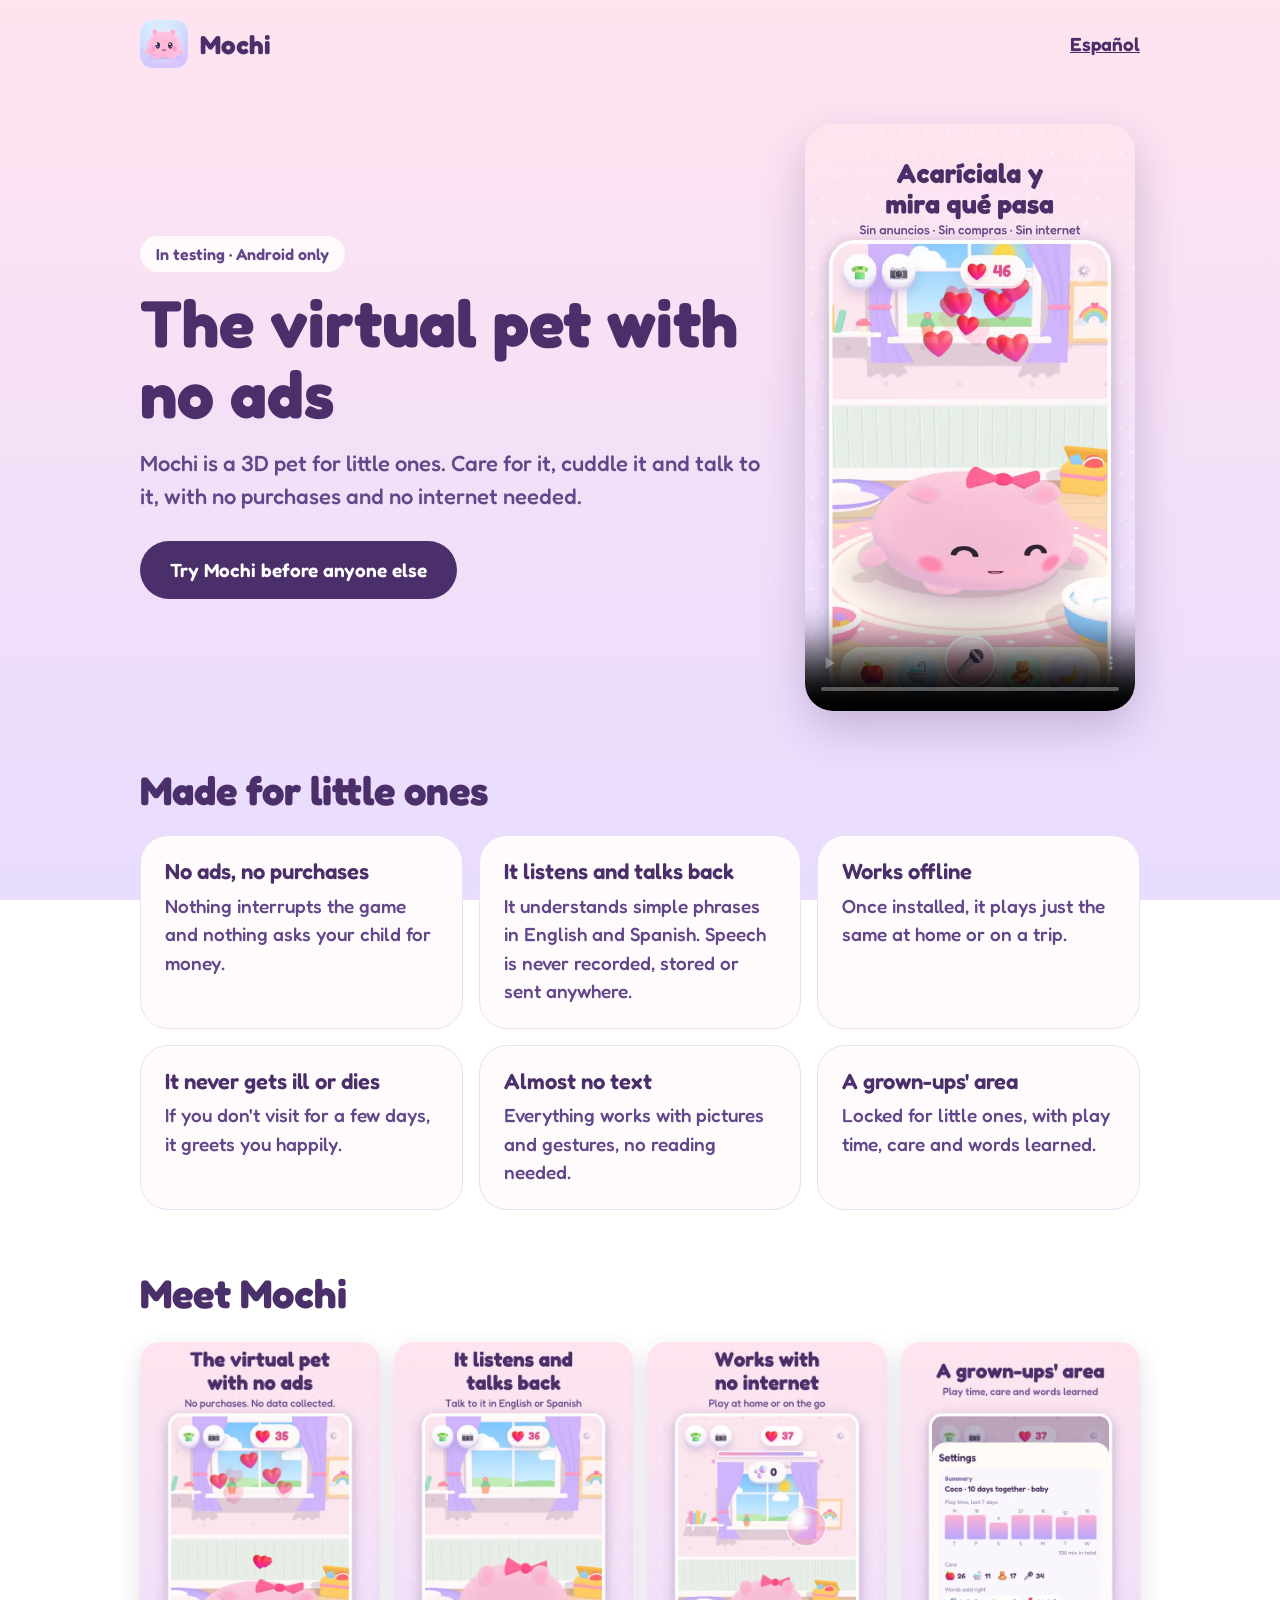
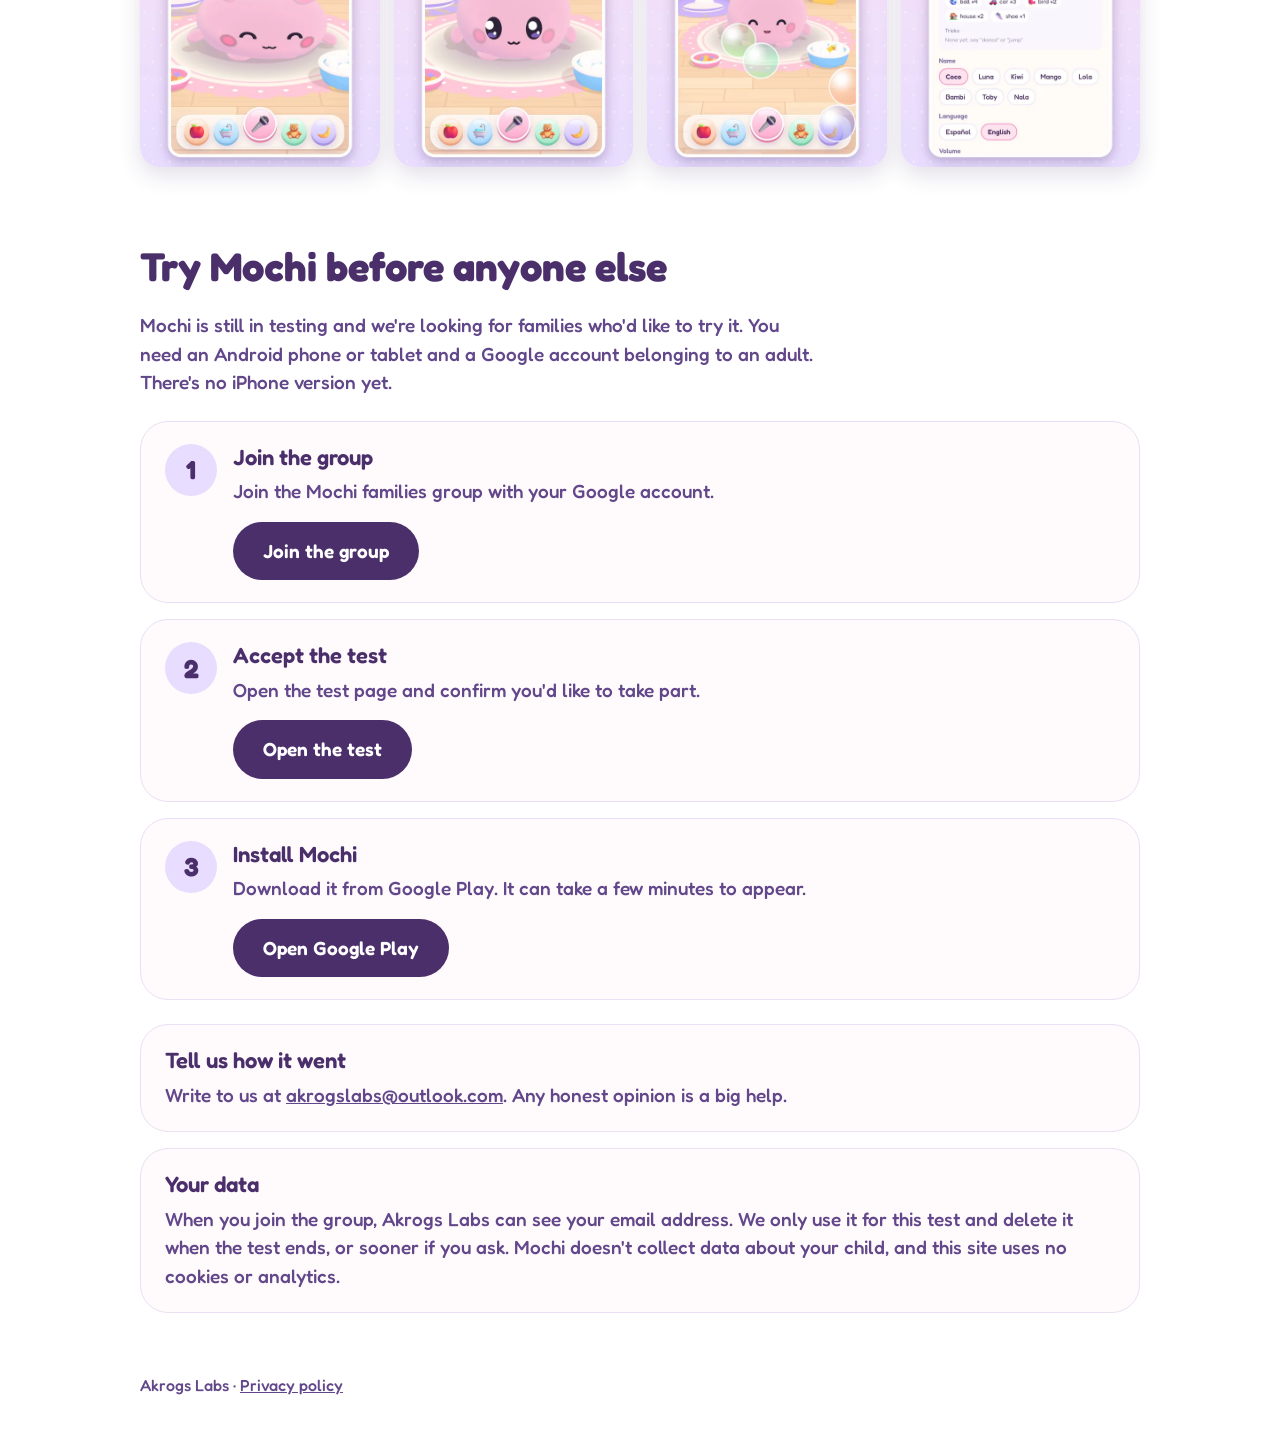
==== en/index.html @ 4b9de66a "Web de Mochi en español e inglés Co-Authored-By: Claude Opus 5.5 <noreply@anthropic.com>" ====
<!doctype html>
<html lang="en">
<head>
  <meta charset="utf-8">
  <meta name="viewport" content="width=device-width, initial-scale=1">
  <title>Mochi: the virtual pet with no ads</title>
  <meta name="description" content="Mochi is a 3D virtual pet for little ones: care for it, cuddle it and talk to it. No ads, no purchases and no internet needed. Try it before anyone else on Android.">
  <meta name="theme-color" content="#ffe4ef">
  <link rel="icon" type="image/png" href="../img/favicon.png">
  <link rel="alternate" hreflang="es" href="https://akrogs.github.io/mochi-web/">
  <link rel="alternate" hreflang="en" href="https://akrogs.github.io/mochi-web/en/">
  <meta property="og:type" content="website">
  <meta property="og:title" content="Mochi: the virtual pet with no ads">
  <meta property="og:description" content="Care for it, cuddle it and talk to it. Try it before anyone else on Android.">
  <meta property="og:url" content="https://akrogs.github.io/mochi-web/en/">
  <meta property="og:image" content="https://akrogs.github.io/mochi-web/img/compartir-en.png">
  <link rel="stylesheet" href="../style.css">
</head>
<body>
  <header class="wrap top">
    <a class="brand" href="./"><img src="../img/icono.png" alt="" width="48" height="48">Mochi</a>
    <a class="lang" href="../" lang="es" hreflang="es">Español</a>
  </header>

  <main>
    <div class="wrap hero">
      <div>
        <p class="tag">In testing · Android only</p>
        <h1>The virtual pet with no ads</h1>
        <p class="lead">Mochi is a 3D pet for little ones. Care for it, cuddle it and talk to it, with no purchases and no internet needed.</p>
        <a class="button" href="#try">Try Mochi before anyone else</a>
      </div>
      <video class="clip" src="../video/mochi-en.mp4" poster="../img/poster.webp" width="330" height="587" autoplay muted loop playsinline controls aria-label="Video of Mochi: when stroked it closes its eyes and hearts appear"></video>
    </div>

    <section class="wrap">
      <h2>Made for little ones</h2>
      <ul class="cards">
        <li>
          <h3>No ads, no purchases</h3>
          <p>Nothing interrupts the game and nothing asks your child for money.</p>
        </li>
        <li>
          <h3>It listens and talks back</h3>
          <p>It understands simple phrases in English and Spanish. Speech is never recorded, stored or sent anywhere.</p>
        </li>
        <li>
          <h3>Works offline</h3>
          <p>Once installed, it plays just the same at home or on a trip.</p>
        </li>
        <li>
          <h3>It never gets ill or dies</h3>
          <p>If you don't visit for a few days, it greets you happily.</p>
        </li>
        <li>
          <h3>Almost no text</h3>
          <p>Everything works with pictures and gestures, no reading needed.</p>
        </li>
        <li>
          <h3>A grown-ups' area</h3>
          <p>Locked for little ones, with play time, care and words learned.</p>
        </li>
      </ul>
    </section>

    <section class="wrap">
      <h2>Meet Mochi</h2>
      <div class="gallery">
        <img src="../img/en-1.webp" alt="Mochi with hearts as it is stroked" width="360" height="640">
        <img src="../img/en-2.webp" alt="Mochi listening with the microphone on" width="360" height="640">
        <img src="../img/en-3.webp" alt="Mochi playing with bubbles" width="360" height="640">
        <img src="../img/en-4.webp" alt="Play summary in the grown-ups' area" width="360" height="640">
      </div>
    </section>

    <section class="wrap" id="try">
      <h2>Try Mochi before anyone else</h2>
      <p class="intro">Mochi is still in testing and we're looking for families who'd like to try it. You need an Android phone or tablet and a Google account belonging to an adult. There's no iPhone version yet.</p>
      <ol class="steps">
        <li>
          <div>
            <h3>Join the group</h3>
            <p>Join the Mochi families group with your Google account.</p>
          </div>
          <a class="button" href="https://groups.google.com/g/mochi-fams">Join the group</a>
        </li>
        <li>
          <div>
            <h3>Accept the test</h3>
            <p>Open the test page and confirm you'd like to take part.</p>
          </div>
          <a class="button" href="https://play.google.com/apps/testing/com.akrogslabs.mochi">Open the test</a>
        </li>
        <li>
          <div>
            <h3>Install Mochi</h3>
            <p>Download it from Google Play. It can take a few minutes to appear.</p>
          </div>
          <a class="button" href="https://play.google.com/store/apps/details?id=com.akrogslabs.mochi">Open Google Play</a>
        </li>
      </ol>
      <div class="note">
        <h3>Tell us how it went</h3>
        <p>Write to us at <a href="mailto:akrogslabs@outlook.com">akrogslabs@outlook.com</a>. Any honest opinion is a big help.</p>
      </div>
      <div class="note">
        <h3>Your data</h3>
        <p>When you join the group, Akrogs Labs can see your email address. We only use it for this test and delete it when the test ends, or sooner if you ask. Mochi doesn't collect data about your child, and this site uses no cookies or analytics.</p>
      </div>
    </section>
  </main>

  <footer class="wrap">
    <p>Akrogs Labs · <a href="https://akrogs.github.io/mochi-privacidad/">Privacy policy</a></p>
  </footer>
</body>
</html>
---- style.css ----
@font-face {
  font-family: 'Fredoka';
  src: url('fonts/fredoka-latin-500-normal.woff2') format('woff2');
  font-weight: 500;
  font-display: swap;
}

@font-face {
  font-family: 'Fredoka';
  src: url('fonts/fredoka-latin-600-normal.woff2') format('woff2');
  font-weight: 600;
  font-display: swap;
}

@font-face {
  font-family: 'Fredoka';
  src: url('fonts/fredoka-latin-700-normal.woff2') format('woff2');
  font-weight: 700;
  font-display: swap;
}

:root {
  --ink: #4a2f6b;
  --ink-soft: #62478a;
  --rose: #ffe4ef;
  --lilac: #e8dcff;
  --card: #fffafc;
  --line: #eadff5;
  --pink: #e8407f;
  --radius: 28px;
}

*,
*::before,
*::after {
  box-sizing: border-box;
}

html {
  scroll-behavior: smooth;
}

body {
  margin: 0;
  background: linear-gradient(180deg, var(--rose), var(--lilac)) fixed;
  color: var(--ink);
  font-family: 'Fredoka', ui-rounded, 'Nunito', system-ui, sans-serif;
  font-size: 19px;
  font-weight: 500;
  line-height: 1.5;
}

img,
video {
  display: block;
  max-width: 100%;
}

a {
  color: inherit;
}

.wrap {
  width: min(1040px, 100%);
  margin: 0 auto;
  padding: 0 20px;
}

.top {
  display: flex;
  align-items: center;
  justify-content: space-between;
  padding-top: 20px;
}

.brand {
  display: flex;
  align-items: center;
  gap: 12px;
  font-size: 26px;
  font-weight: 700;
  text-decoration: none;
}

.brand img {
  width: 48px;
  height: 48px;
  border-radius: 13px;
}

.lang {
  font-weight: 600;
}

.hero {
  display: grid;
  gap: 40px;
  align-items: center;
  padding-top: 40px;
  padding-bottom: 56px;
}

.tag {
  display: inline-block;
  margin: 0 0 16px;
  padding: 6px 16px;
  border-radius: 999px;
  background: var(--card);
  color: var(--ink-soft);
  font-size: 16px;
  font-weight: 600;
}

h1 {
  margin: 0 0 16px;
  font-size: clamp(42px, 8vw, 66px);
  font-weight: 700;
  line-height: 1.08;
}

.lead {
  margin: 0 0 28px;
  color: var(--ink-soft);
  font-size: 22px;
}

.button {
  display: inline-block;
  padding: 15px 30px;
  border-radius: 999px;
  background: var(--ink);
  color: #fff;
  font-weight: 600;
  text-align: center;
  text-decoration: none;
  transition: transform 0.15s ease;
}

.button:hover {
  transform: translateY(-2px);
}

.button:focus-visible,
a:focus-visible {
  outline: 3px solid var(--pink);
  outline-offset: 3px;
}

.clip {
  justify-self: center;
  width: min(330px, 100%);
  border-radius: var(--radius);
  box-shadow: 0 18px 44px rgb(74 47 107 / 24%);
}

section.wrap {
  margin-bottom: 60px;
}

section[id] {
  scroll-margin-top: 20px;
}

h2 {
  margin: 0 0 22px;
  font-size: clamp(30px, 5vw, 40px);
  font-weight: 700;
  line-height: 1.15;
}

.cards {
  display: grid;
  gap: 16px;
  margin: 0;
  padding: 0;
  list-style: none;
}

.cards li,
.steps li,
.note {
  border: 1px solid var(--line);
  border-radius: var(--radius);
  background: var(--card);
  padding: 22px 24px;
}

h3 {
  margin: 0 0 6px;
  font-size: 22px;
  font-weight: 600;
  line-height: 1.25;
}

.cards p,
.steps p,
.note p {
  margin: 0;
  color: var(--ink-soft);
}

.gallery {
  display: grid;
  grid-auto-flow: column;
  grid-auto-columns: min(230px, 62vw);
  gap: 14px;
  margin: 0 -20px;
  padding: 4px 20px 16px;
  overflow-x: auto;
  scroll-snap-type: x proximity;
}

.gallery img {
  width: 100%;
  height: auto;
  border-radius: 20px;
  box-shadow: 0 8px 22px rgb(74 47 107 / 16%);
  scroll-snap-align: center;
}

.intro {
  max-width: 680px;
  margin: 0 0 24px;
  color: var(--ink-soft);
}

.steps {
  display: grid;
  gap: 16px;
  margin: 0 0 24px;
  padding: 0;
  list-style: none;
  counter-reset: step;
}

.steps li {
  display: grid;
  grid-template-columns: 52px 1fr;
  gap: 8px 16px;
  align-items: start;
  counter-increment: step;
}

.steps li::before {
  content: counter(step);
  display: grid;
  width: 52px;
  height: 52px;
  place-items: center;
  border-radius: 50%;
  background: var(--lilac);
  font-size: 26px;
  font-weight: 700;
}

.steps .button {
  grid-column: 2;
  justify-self: start;
  margin-top: 8px;
}

.note {
  margin-bottom: 16px;
}

footer.wrap {
  margin-bottom: 32px;
  color: var(--ink-soft);
  font-size: 16px;
}

footer p {
  margin: 0;
}

@media (min-width: 620px) {
  .cards {
    grid-template-columns: repeat(2, 1fr);
  }
}

@media (min-width: 860px) {
  .hero {
    grid-template-columns: 1fr 340px;
    padding-top: 56px;
  }

  .cards {
    grid-template-columns: repeat(3, 1fr);
  }

  .gallery {
    grid-auto-flow: row;
    grid-auto-columns: auto;
    grid-template-columns: repeat(4, 1fr);
    margin: 0;
    padding: 4px 0 16px;
    overflow: visible;
  }
}

@media (prefers-reduced-motion: reduce) {
  html {
    scroll-behavior: auto;
  }

  .button {
    transition: none;
  }
}
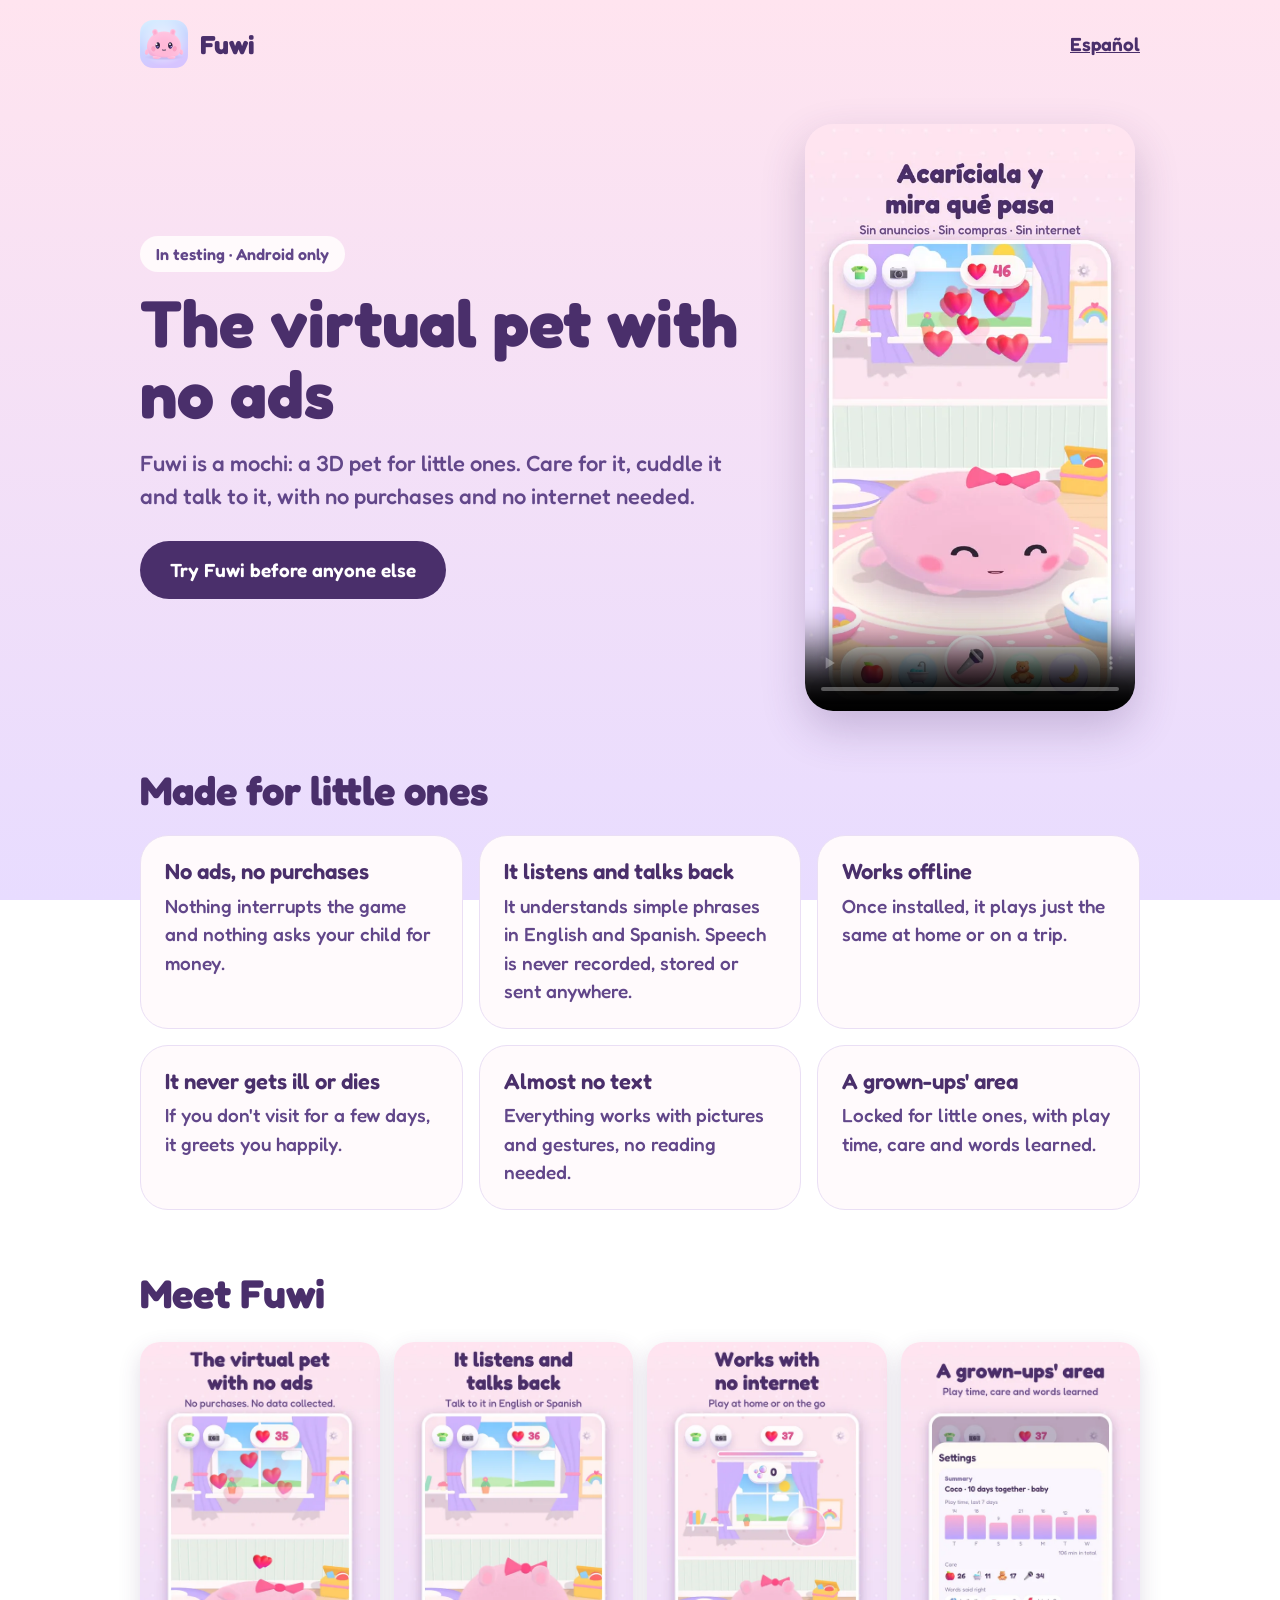
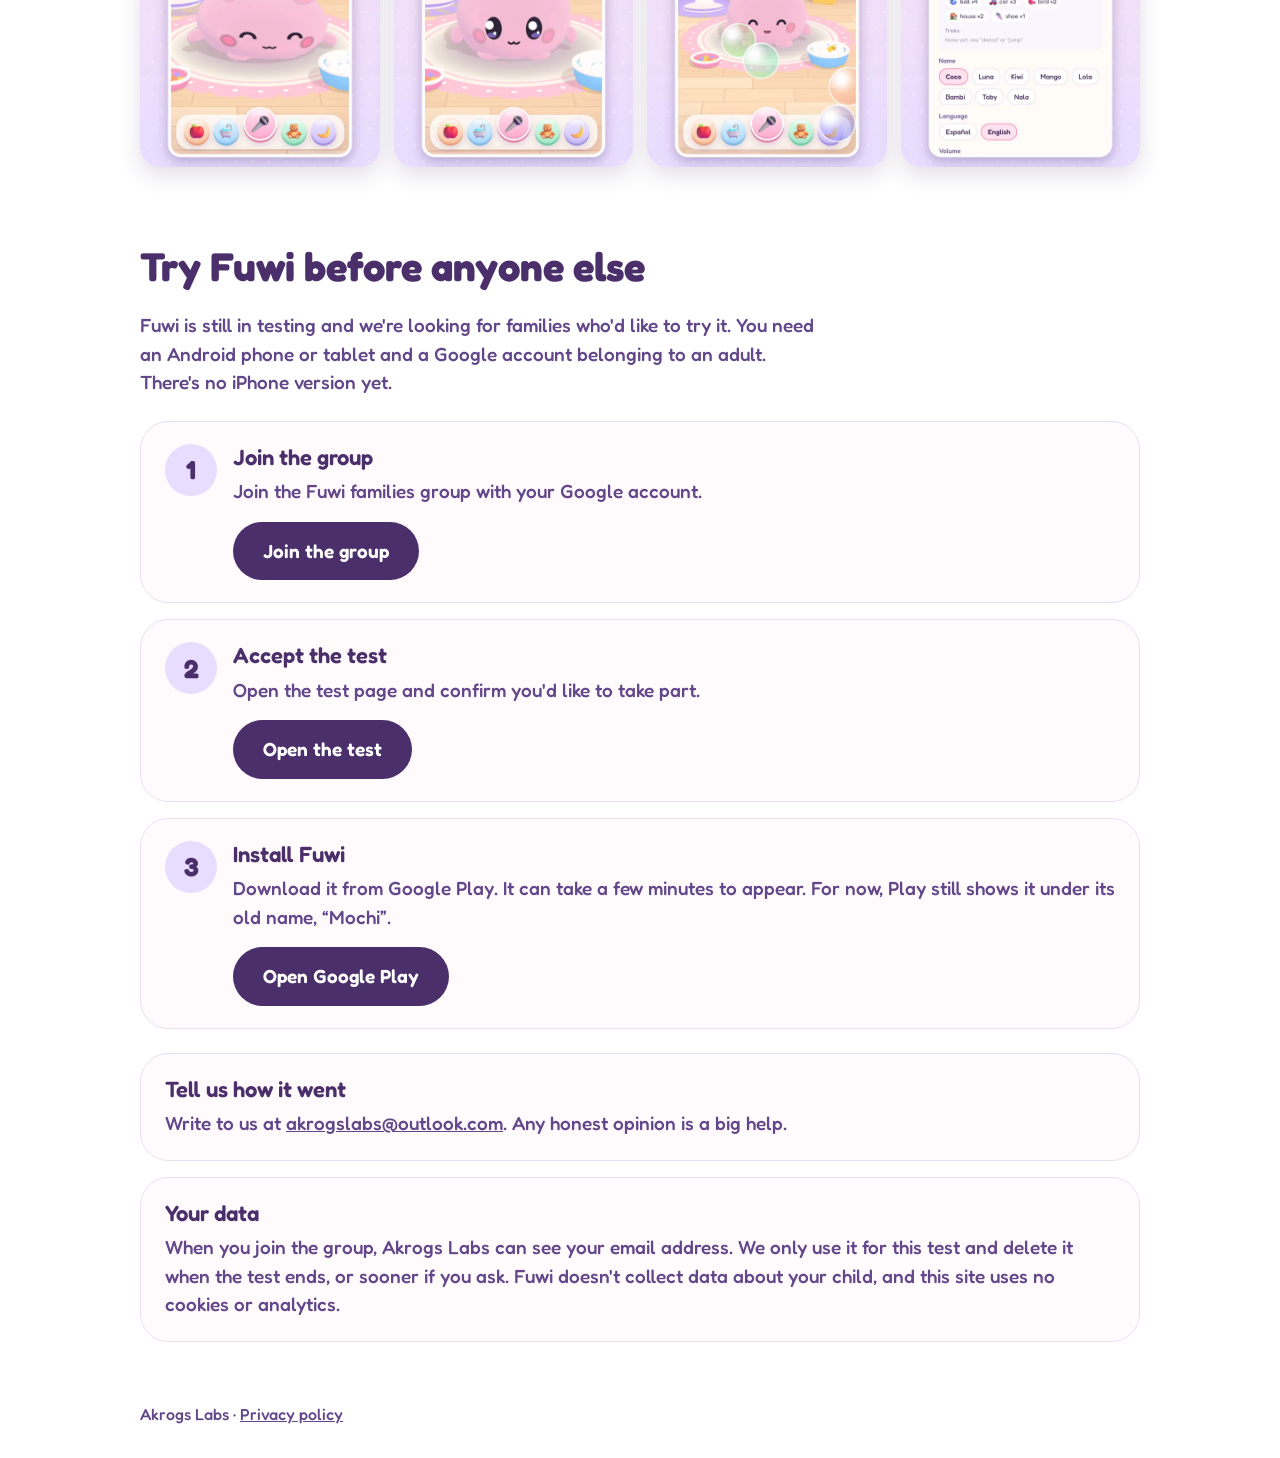
==== commit bf0a852b: "Web de Fuwi en fuwiapp.com El personaje pasa a llamarse Fuwi («Fuwi es un mochi»): textos, título, i" ====
--- a/en/index.html
+++ b/en/index.html
@@ -3,22 +3,23 @@
 <head>
   <meta charset="utf-8">
   <meta name="viewport" content="width=device-width, initial-scale=1">
-  <title>Mochi: the virtual pet with no ads</title>
-  <meta name="description" content="Mochi is a 3D virtual pet for little ones: care for it, cuddle it and talk to it. No ads, no purchases and no internet needed. Try it before anyone else on Android.">
+  <title>Fuwi: the virtual pet with no ads</title>
+  <meta name="description" content="Fuwi is a mochi, a 3D virtual pet for little ones: care for it, cuddle it and talk to it. No ads, no purchases and no internet needed. Try it before anyone else on Android.">
   <meta name="theme-color" content="#ffe4ef">
   <link rel="icon" type="image/png" href="../img/favicon.png">
-  <link rel="alternate" hreflang="es" href="https://akrogs.github.io/mochi-web/">
-  <link rel="alternate" hreflang="en" href="https://akrogs.github.io/mochi-web/en/">
+  <link rel="alternate" hreflang="es" href="https://fuwiapp.com/">
+  <link rel="alternate" hreflang="en" href="https://fuwiapp.com/en/">
   <meta property="og:type" content="website">
-  <meta property="og:title" content="Mochi: the virtual pet with no ads">
+  <meta property="og:title" content="Fuwi: the virtual pet with no ads">
   <meta property="og:description" content="Care for it, cuddle it and talk to it. Try it before anyone else on Android.">
-  <meta property="og:url" content="https://akrogs.github.io/mochi-web/en/">
-  <meta property="og:image" content="https://akrogs.github.io/mochi-web/img/compartir-en.png">
+  <meta property="og:url" content="https://fuwiapp.com/en/">
+  <link rel="canonical" href="https://fuwiapp.com/en/">
+  <meta property="og:image" content="https://fuwiapp.com/img/compartir-en.png">
   <link rel="stylesheet" href="../style.css">
 </head>
 <body>
   <header class="wrap top">
-    <a class="brand" href="./"><img src="../img/icono.png" alt="" width="48" height="48">Mochi</a>
+    <a class="brand" href="./"><img src="../img/icono.png" alt="" width="48" height="48">Fuwi</a>
     <a class="lang" href="../" lang="es" hreflang="es">Español</a>
   </header>
 
@@ -27,10 +28,10 @@
       <div>
         <p class="tag">In testing · Android only</p>
         <h1>The virtual pet with no ads</h1>
-        <p class="lead">Mochi is a 3D pet for little ones. Care for it, cuddle it and talk to it, with no purchases and no internet needed.</p>
-        <a class="button" href="#try">Try Mochi before anyone else</a>
+        <p class="lead">Fuwi is a mochi: a 3D pet for little ones. Care for it, cuddle it and talk to it, with no purchases and no internet needed.</p>
+        <a class="button" href="#try">Try Fuwi before anyone else</a>
       </div>
-      <video class="clip" src="../video/mochi-en.mp4" poster="../img/poster.webp" width="330" height="587" autoplay muted loop playsinline controls aria-label="Video of Mochi: when stroked it closes its eyes and hearts appear"></video>
+      <video class="clip" src="../video/mochi-en.mp4" poster="../img/poster.webp" width="330" height="587" autoplay muted loop playsinline controls aria-label="Video of Fuwi: when stroked it closes its eyes and hearts appear"></video>
     </div>
 
     <section class="wrap">
@@ -64,23 +65,23 @@
     </section>
 
     <section class="wrap">
-      <h2>Meet Mochi</h2>
+      <h2>Meet Fuwi</h2>
       <div class="gallery">
-        <img src="../img/en-1.webp" alt="Mochi with hearts as it is stroked" width="360" height="640">
-        <img src="../img/en-2.webp" alt="Mochi listening with the microphone on" width="360" height="640">
-        <img src="../img/en-3.webp" alt="Mochi playing with bubbles" width="360" height="640">
+        <img src="../img/en-1.webp" alt="Fuwi with hearts as it is stroked" width="360" height="640">
+        <img src="../img/en-2.webp" alt="Fuwi listening with the microphone on" width="360" height="640">
+        <img src="../img/en-3.webp" alt="Fuwi playing with bubbles" width="360" height="640">
         <img src="../img/en-4.webp" alt="Play summary in the grown-ups' area" width="360" height="640">
       </div>
     </section>
 
     <section class="wrap" id="try">
-      <h2>Try Mochi before anyone else</h2>
-      <p class="intro">Mochi is still in testing and we're looking for families who'd like to try it. You need an Android phone or tablet and a Google account belonging to an adult. There's no iPhone version yet.</p>
+      <h2>Try Fuwi before anyone else</h2>
+      <p class="intro">Fuwi is still in testing and we're looking for families who'd like to try it. You need an Android phone or tablet and a Google account belonging to an adult. There's no iPhone version yet.</p>
       <ol class="steps">
         <li>
           <div>
             <h3>Join the group</h3>
-            <p>Join the Mochi families group with your Google account.</p>
+            <p>Join the Fuwi families group with your Google account.</p>
           </div>
           <a class="button" href="https://groups.google.com/g/mochi-fams">Join the group</a>
         </li>
@@ -93,8 +94,8 @@
         </li>
         <li>
           <div>
-            <h3>Install Mochi</h3>
-            <p>Download it from Google Play. It can take a few minutes to appear.</p>
+            <h3>Install Fuwi</h3>
+            <p>Download it from Google Play. It can take a few minutes to appear. For now, Play still shows it under its old name, “Mochi”.</p>
           </div>
           <a class="button" href="https://play.google.com/store/apps/details?id=com.akrogslabs.mochi">Open Google Play</a>
         </li>
@@ -105,7 +106,7 @@
       </div>
       <div class="note">
         <h3>Your data</h3>
-        <p>When you join the group, Akrogs Labs can see your email address. We only use it for this test and delete it when the test ends, or sooner if you ask. Mochi doesn't collect data about your child, and this site uses no cookies or analytics.</p>
+        <p>When you join the group, Akrogs Labs can see your email address. We only use it for this test and delete it when the test ends, or sooner if you ask. Fuwi doesn't collect data about your child, and this site uses no cookies or analytics.</p>
       </div>
     </section>
   </main>
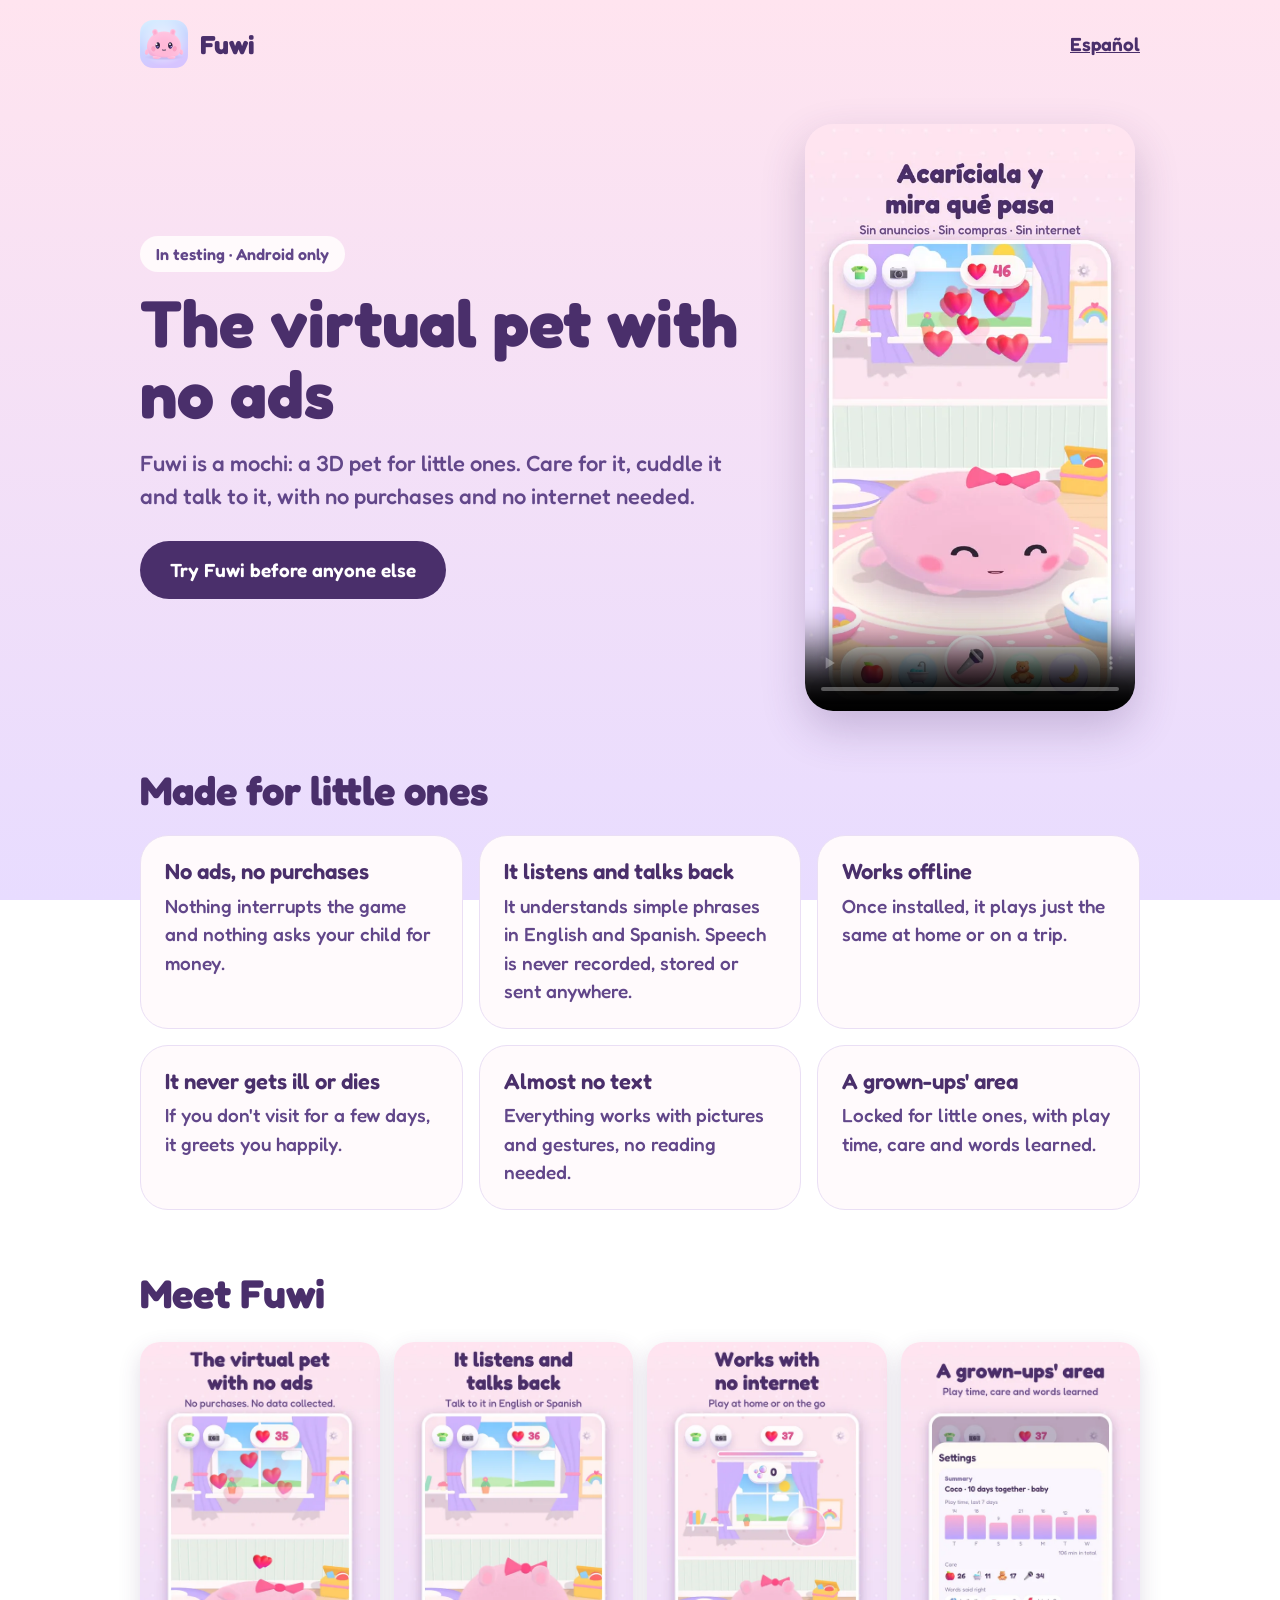
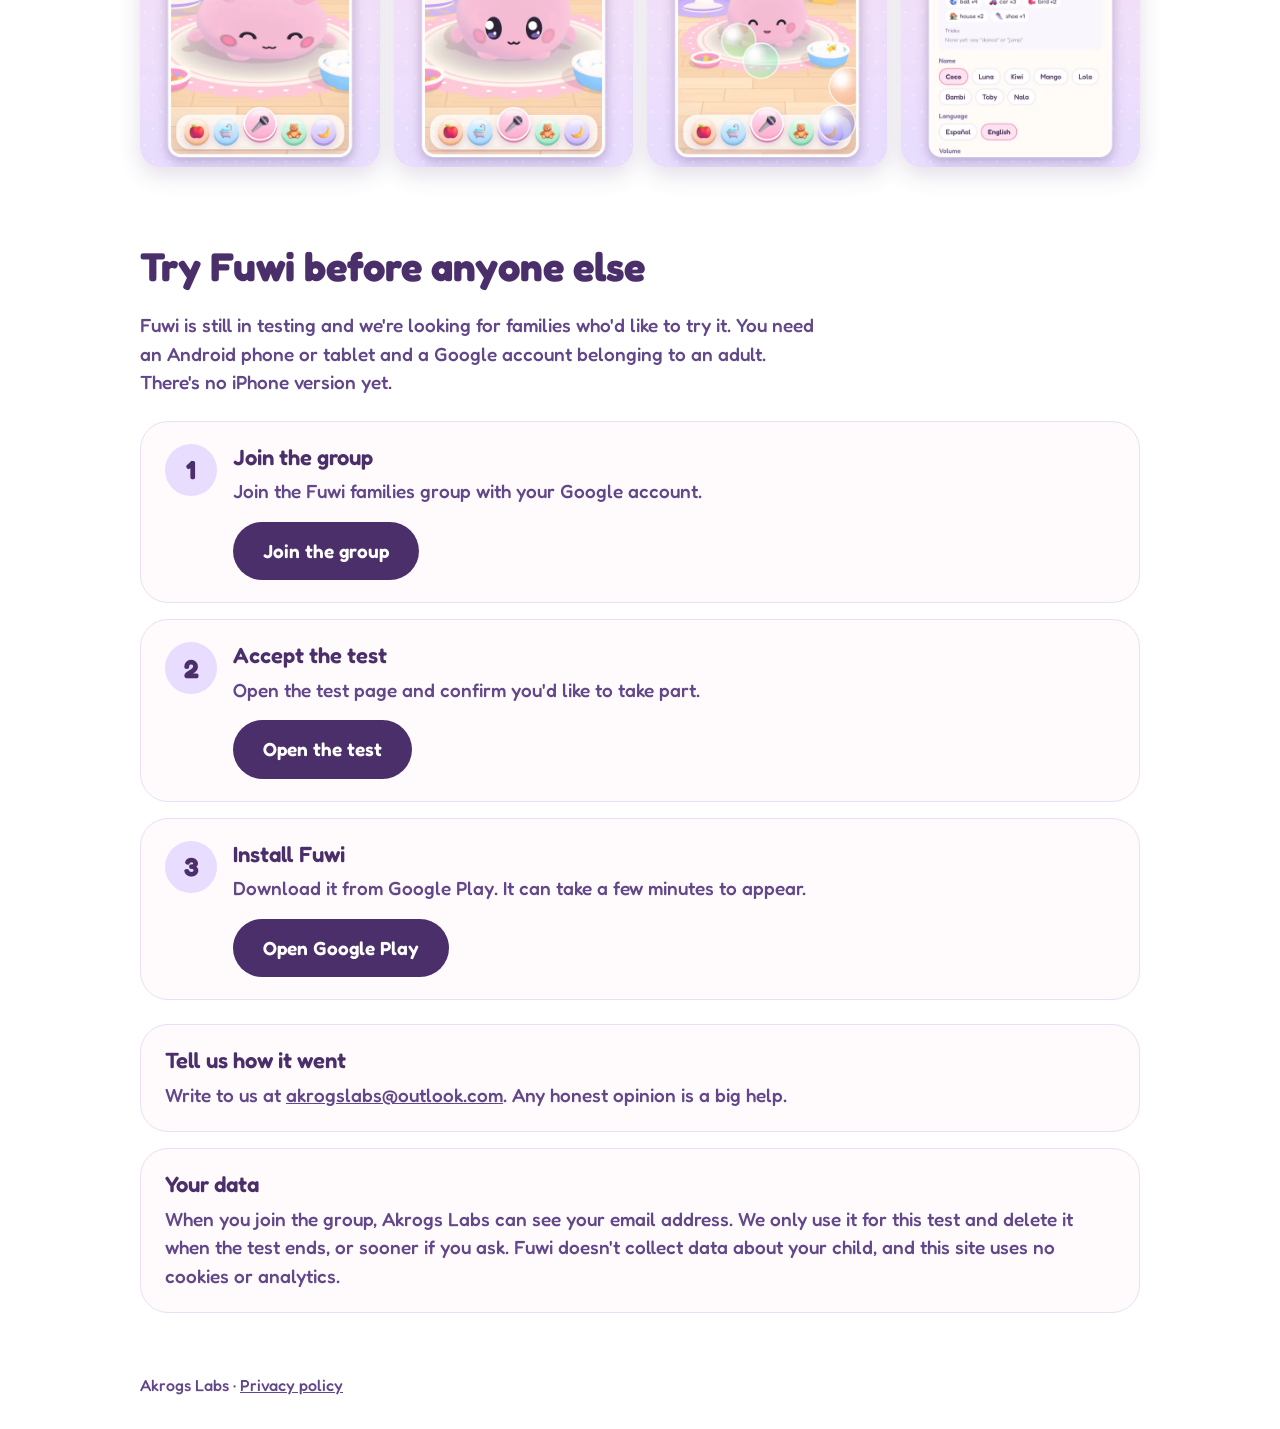
==== commit d9746f67: "Quita el aviso de que Play aún dice Mochi Co-Authored-By: Claude Opus 5.5 <noreply@anthropic.com>" ====
--- a/en/index.html
+++ b/en/index.html
@@ -95,7 +95,7 @@
         <li>
           <div>
             <h3>Install Fuwi</h3>
-            <p>Download it from Google Play. It can take a few minutes to appear. For now, Play still shows it under its old name, “Mochi”.</p>
+            <p>Download it from Google Play. It can take a few minutes to appear.</p>
           </div>
           <a class="button" href="https://play.google.com/store/apps/details?id=com.akrogslabs.mochi">Open Google Play</a>
         </li>
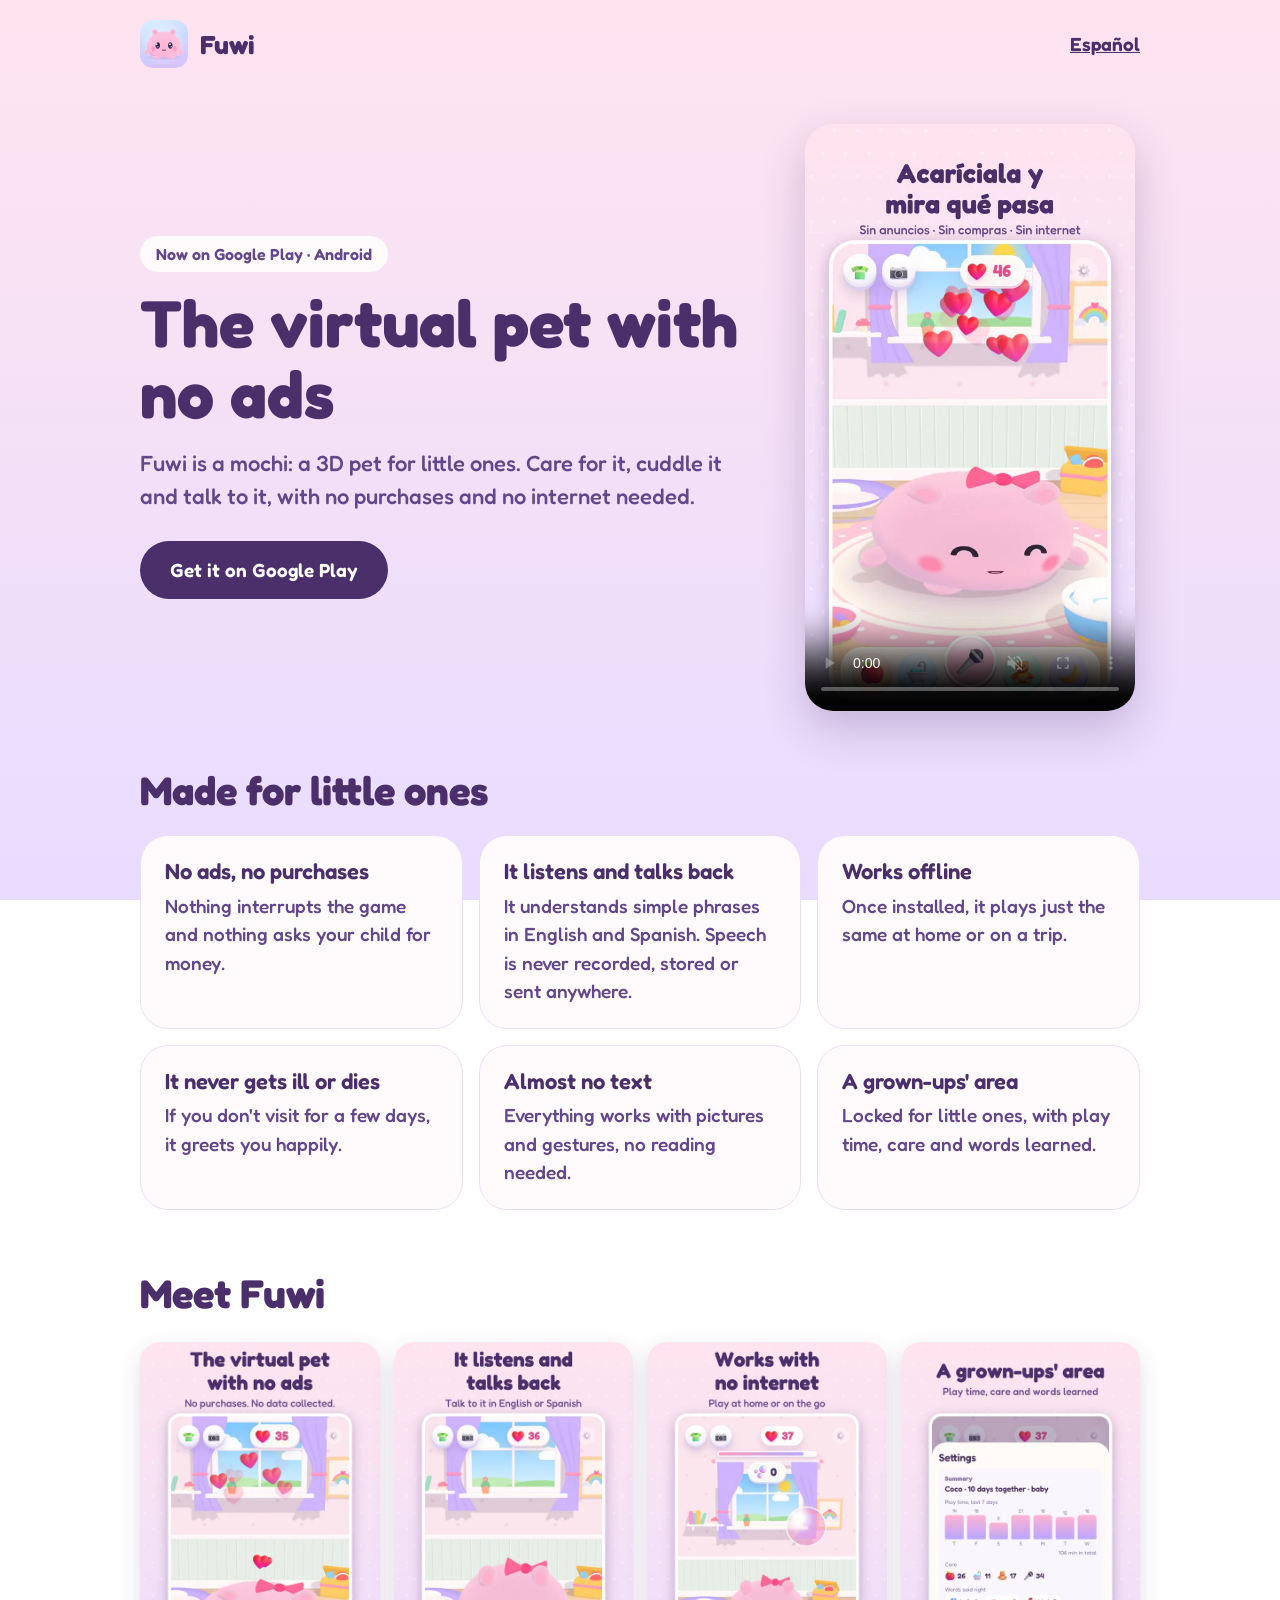
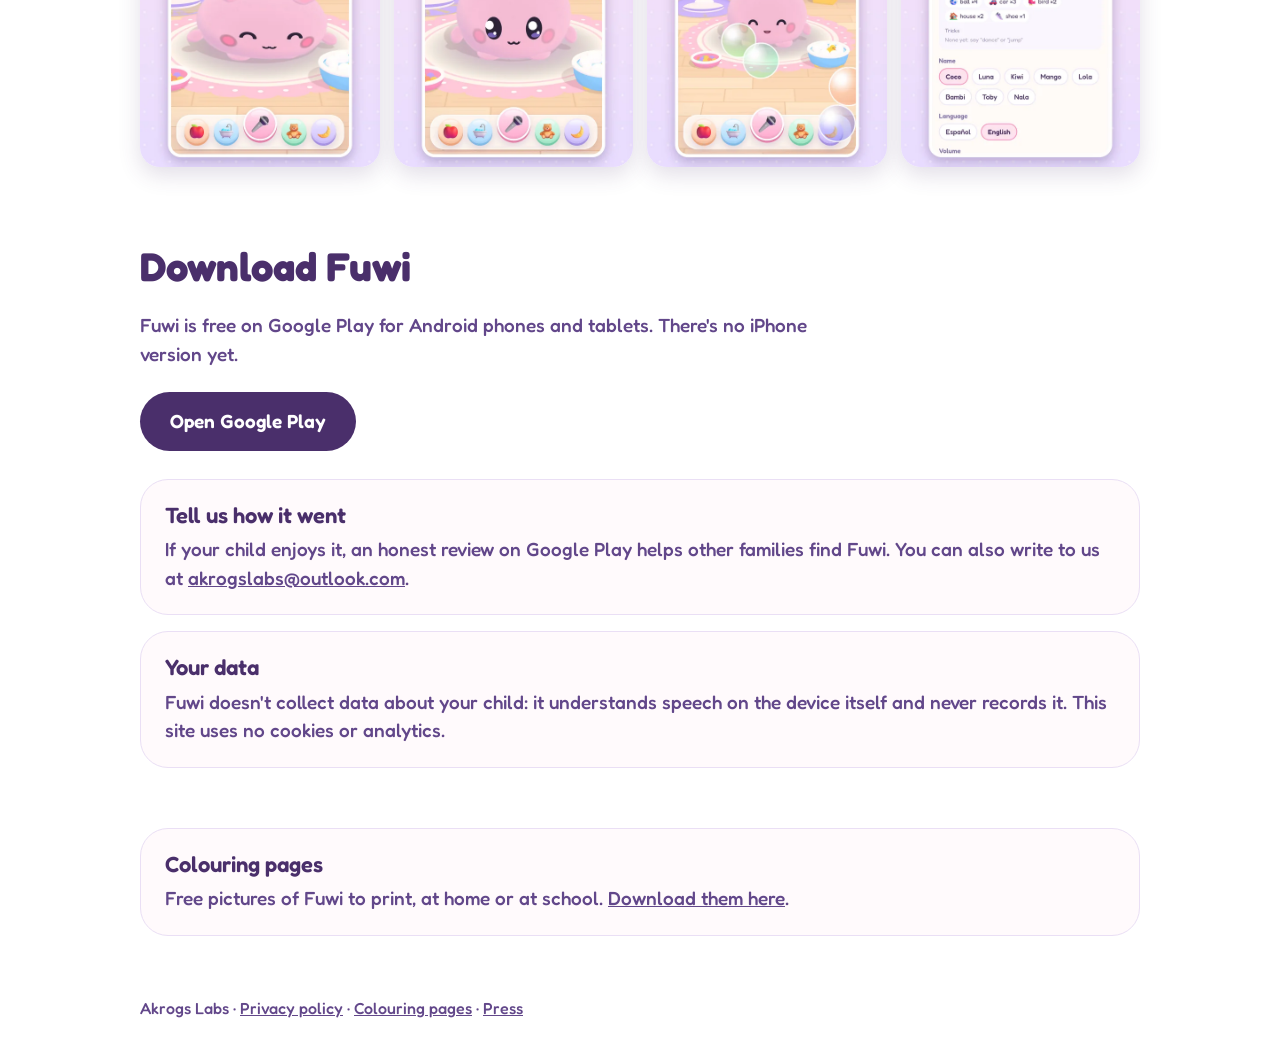
==== commit f2498077: "Fuwi ya está en Google Play Los botones llevan a Google Play, sin los pasos de la prueba. Añade la c" ====
--- a/en/index.html
+++ b/en/index.html
@@ -4,14 +4,14 @@
   <meta charset="utf-8">
   <meta name="viewport" content="width=device-width, initial-scale=1">
   <title>Fuwi: the virtual pet with no ads</title>
-  <meta name="description" content="Fuwi is a mochi, a 3D virtual pet for little ones: care for it, cuddle it and talk to it. No ads, no purchases and no internet needed. Try it before anyone else on Android.">
+  <meta name="description" content="Fuwi is a mochi, a 3D virtual pet for little ones: care for it, cuddle it and talk to it. No ads, no purchases and no internet needed. Free on Google Play for Android.">
   <meta name="theme-color" content="#ffe4ef">
   <link rel="icon" type="image/png" href="../img/favicon.png">
   <link rel="alternate" hreflang="es" href="https://fuwiapp.com/">
   <link rel="alternate" hreflang="en" href="https://fuwiapp.com/en/">
   <meta property="og:type" content="website">
   <meta property="og:title" content="Fuwi: the virtual pet with no ads">
-  <meta property="og:description" content="Care for it, cuddle it and talk to it. Try it before anyone else on Android.">
+  <meta property="og:description" content="Care for it, cuddle it and talk to it. Free on Google Play for Android.">
   <meta property="og:url" content="https://fuwiapp.com/en/">
   <link rel="canonical" href="https://fuwiapp.com/en/">
   <meta property="og:image" content="https://fuwiapp.com/img/compartir-en.png">
@@ -26,10 +26,10 @@
   <main>
     <div class="wrap hero">
       <div>
-        <p class="tag">In testing · Android only</p>
+        <p class="tag">Now on Google Play · Android</p>
         <h1>The virtual pet with no ads</h1>
         <p class="lead">Fuwi is a mochi: a 3D pet for little ones. Care for it, cuddle it and talk to it, with no purchases and no internet needed.</p>
-        <a class="button" href="#try">Try Fuwi before anyone else</a>
+        <a class="button" href="https://play.google.com/store/apps/details?id=com.akrogslabs.mochi&amp;referrer=utm_source%3Dweb">Get it on Google Play</a>
       </div>
       <video class="clip" src="../video/mochi-en.mp4" poster="../img/poster.webp" width="330" height="587" autoplay muted loop playsinline controls aria-label="Video of Fuwi: when stroked it closes its eyes and hearts appear"></video>
     </div>
@@ -74,45 +74,30 @@
       </div>
     </section>
 
-    <section class="wrap" id="try">
-      <h2>Try Fuwi before anyone else</h2>
-      <p class="intro">Fuwi is still in testing and we're looking for families who'd like to try it. You need an Android phone or tablet and a Google account belonging to an adult. There's no iPhone version yet.</p>
-      <ol class="steps">
-        <li>
-          <div>
-            <h3>Join the group</h3>
-            <p>Join the Fuwi families group with your Google account.</p>
-          </div>
-          <a class="button" href="https://groups.google.com/g/mochi-fams">Join the group</a>
-        </li>
-        <li>
-          <div>
-            <h3>Accept the test</h3>
-            <p>Open the test page and confirm you'd like to take part.</p>
-          </div>
-          <a class="button" href="https://play.google.com/apps/testing/com.akrogslabs.mochi">Open the test</a>
-        </li>
-        <li>
-          <div>
-            <h3>Install Fuwi</h3>
-            <p>Download it from Google Play. It can take a few minutes to appear.</p>
-          </div>
-          <a class="button" href="https://play.google.com/store/apps/details?id=com.akrogslabs.mochi">Open Google Play</a>
-        </li>
-      </ol>
+    <section class="wrap" id="download">
+      <h2>Download Fuwi</h2>
+      <p class="intro">Fuwi is free on Google Play for Android phones and tablets. There's no iPhone version yet.</p>
+      <p class="cta"><a class="button" href="https://play.google.com/store/apps/details?id=com.akrogslabs.mochi&amp;referrer=utm_source%3Dweb">Open Google Play</a></p>
       <div class="note">
         <h3>Tell us how it went</h3>
-        <p>Write to us at <a href="mailto:akrogslabs@outlook.com">akrogslabs@outlook.com</a>. Any honest opinion is a big help.</p>
+        <p>If your child enjoys it, an honest review on Google Play helps other families find Fuwi. You can also write to us at <a href="mailto:akrogslabs@outlook.com">akrogslabs@outlook.com</a>.</p>
       </div>
       <div class="note">
         <h3>Your data</h3>
-        <p>When you join the group, Akrogs Labs can see your email address. We only use it for this test and delete it when the test ends, or sooner if you ask. Fuwi doesn't collect data about your child, and this site uses no cookies or analytics.</p>
+        <p>Fuwi doesn't collect data about your child: it understands speech on the device itself and never records it. This site uses no cookies or analytics.</p>
+      </div>
+    </section>
+
+    <section class="wrap">
+      <div class="note">
+        <h3>Colouring pages</h3>
+        <p>Free pictures of Fuwi to print, at home or at school. <a href="coloring/">Download them here</a>.</p>
       </div>
     </section>
   </main>
 
   <footer class="wrap">
-    <p>Akrogs Labs · <a href="https://akrogs.github.io/mochi-privacidad/">Privacy policy</a></p>
+    <p>Akrogs Labs · <a href="https://akrogs.github.io/mochi-privacidad/">Privacy policy</a> · <a href="coloring/">Colouring pages</a> · <a href="press/">Press</a></p>
   </footer>
 </body>
 </html>
--- a/style.css
+++ b/style.css
@@ -177,7 +177,6 @@
 }
 
 .cards li,
-.steps li,
 .note {
   border: 1px solid var(--line);
   border-radius: var(--radius);
@@ -193,7 +192,6 @@
 }
 
 .cards p,
-.steps p,
 .note p {
   margin: 0;
   color: var(--ink-soft);
@@ -224,43 +222,85 @@
   color: var(--ink-soft);
 }
 
-.steps {
-  display: grid;
-  gap: 16px;
-  margin: 0 0 24px;
+.cta {
+  margin: 0 0 28px;
+}
+
+.note {
+  margin-bottom: 16px;
+}
+
+.press-intro {
+  padding-top: 40px;
+}
+
+.press-intro .lead {
+  max-width: 680px;
+}
+
+.facts {
+  display: grid;
+  gap: 4px 20px;
+  margin: 0;
+  padding: 22px 24px;
+  border: 1px solid var(--line);
+  border-radius: var(--radius);
+  background: var(--card);
+}
+
+.facts dt {
+  font-weight: 600;
+}
+
+.facts dd {
+  margin: 0 0 10px;
+  color: var(--ink-soft);
+  overflow-wrap: anywhere;
+}
+
+.kit {
+  display: grid;
+  grid-template-columns: repeat(auto-fill, minmax(150px, 1fr));
+  gap: 14px;
+  margin: 0 0 28px;
   padding: 0;
   list-style: none;
-  counter-reset: step;
-}
-
-.steps li {
-  display: grid;
-  grid-template-columns: 52px 1fr;
-  gap: 8px 16px;
-  align-items: start;
-  counter-increment: step;
-}
-
-.steps li::before {
-  content: counter(step);
-  display: grid;
-  width: 52px;
-  height: 52px;
-  place-items: center;
-  border-radius: 50%;
-  background: var(--lilac);
-  font-size: 26px;
-  font-weight: 700;
-}
-
-.steps .button {
-  grid-column: 2;
-  justify-self: start;
-  margin-top: 8px;
-}
-
-.note {
-  margin-bottom: 16px;
+}
+
+.kit li {
+  display: flex;
+  flex-direction: column;
+  gap: 8px;
+  padding: 12px;
+  border: 1px solid var(--line);
+  border-radius: 20px;
+  background: var(--card);
+}
+
+.kit img {
+  width: 100%;
+  height: 200px;
+  object-fit: contain;
+}
+
+/* A colouring page: a sheet of paper on the card. */
+.kit img.sheet {
+  height: auto;
+  border-radius: 4px;
+  background: #fff;
+  box-shadow: 0 2px 10px rgb(74 47 107 / 18%);
+}
+
+.kit .caption {
+  color: var(--ink-soft);
+  font-size: 16px;
+  line-height: 1.3;
+}
+
+.kit .dl {
+  margin-top: auto;
+  font-size: 16px;
+  font-weight: 600;
 }
 
 footer.wrap {
@@ -276,6 +316,14 @@
 @media (min-width: 620px) {
   .cards {
     grid-template-columns: repeat(2, 1fr);
+  }
+
+  .facts {
+    grid-template-columns: max-content 1fr;
+  }
+
+  .facts dd {
+    margin-bottom: 4px;
   }
 }
 
